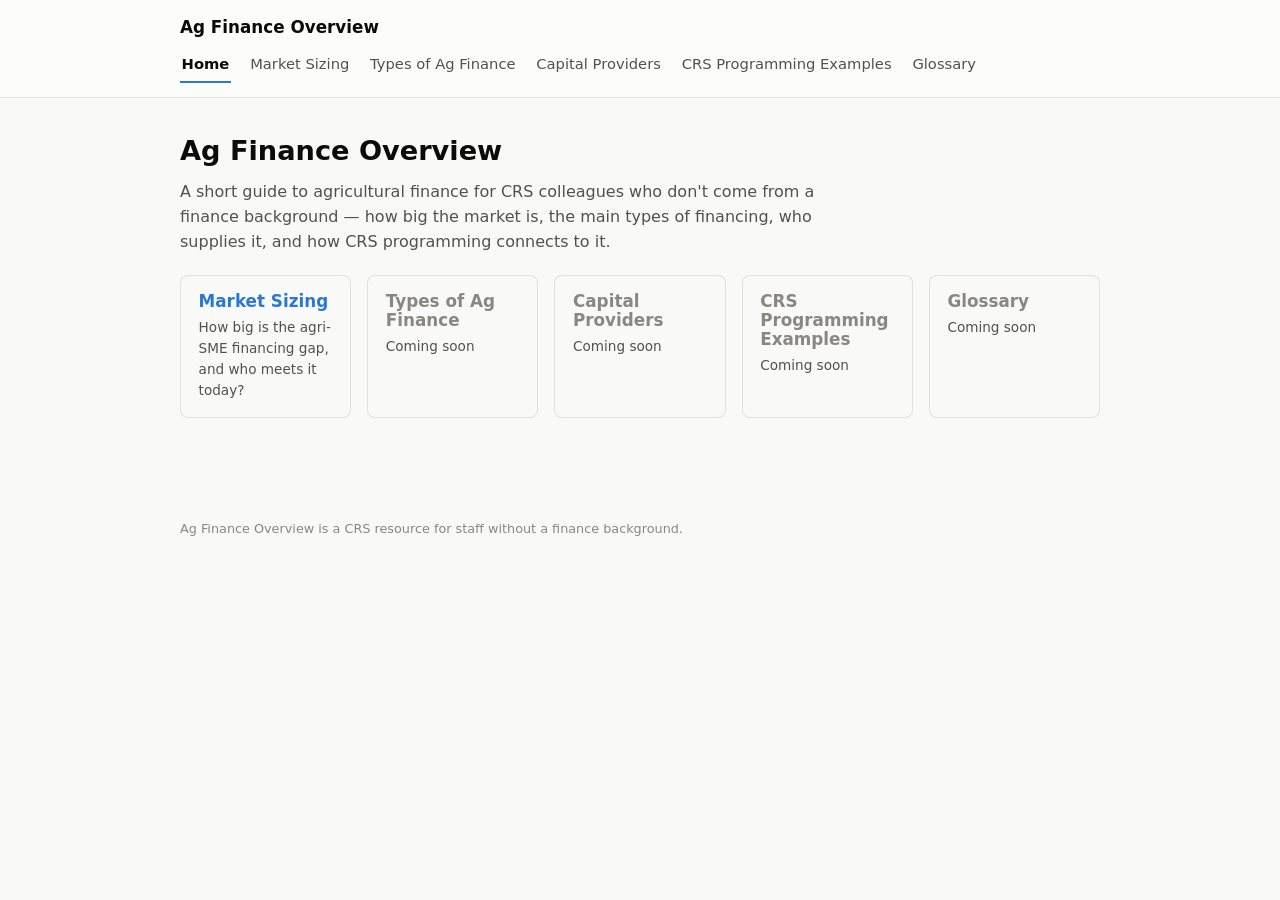
==== index.html @ 948738cf "Add site scaffold and Market Sizing page Set up the multi-page nav structure with placeholders for T" ====
<!doctype html>
<html lang="en">
<head>
<meta charset="utf-8">
<meta name="viewport" content="width=device-width, initial-scale=1">
<title>Ag Finance Overview</title>
<link rel="stylesheet" href="assets/css/style.css">
</head>
<body>

<header class="site-header">
  <div class="site-header__inner">
    <a class="site-title" href="index.html">Ag Finance Overview</a>
    <nav class="site-nav" aria-label="Primary">
      <ul>
        <li><a href="index.html" aria-current="page">Home</a></li>
        <li><a href="market-sizing.html">Market Sizing</a></li>
        <li><a href="types-of-ag-finance.html">Types of Ag Finance</a></li>
        <li><a href="capital-providers.html">Capital Providers</a></li>
        <li><a href="crs-programming-examples.html">CRS Programming Examples</a></li>
        <li><a href="glossary.html">Glossary</a></li>
      </ul>
    </nav>
  </div>
</header>

<main>
  <h1 class="page-title">Ag Finance Overview</h1>
  <p class="page-intro">
    A short guide to agricultural finance for CRS colleagues who don't come
    from a finance background — how big the market is, the main types of
    financing, who supplies it, and how CRS programming connects to it.
  </p>

  <div class="stat-grid">
    <a class="stat-card" href="market-sizing.html" style="text-decoration:none;">
      <span class="stat-value" style="font-size:1.05rem;">Market Sizing</span>
      <span class="stat-label">How big is the agri-SME financing gap, and who meets it today?</span>
    </a>
    <div class="stat-card">
      <span class="stat-value" style="font-size:1.05rem; color:var(--text-muted);">Types of Ag Finance</span>
      <span class="stat-label">Coming soon</span>
    </div>
    <div class="stat-card">
      <span class="stat-value" style="font-size:1.05rem; color:var(--text-muted);">Capital Providers</span>
      <span class="stat-label">Coming soon</span>
    </div>
    <div class="stat-card">
      <span class="stat-value" style="font-size:1.05rem; color:var(--text-muted);">CRS Programming Examples</span>
      <span class="stat-label">Coming soon</span>
    </div>
    <div class="stat-card">
      <span class="stat-value" style="font-size:1.05rem; color:var(--text-muted);">Glossary</span>
      <span class="stat-label">Coming soon</span>
    </div>
  </div>
</main>

<footer class="site-footer">
  <p>Ag Finance Overview is a CRS resource for staff without a finance background.</p>
</footer>

</body>
</html>
---- assets/css/style.css ----
/* ===========================================================
   Ag Finance Overview — shared styles
   Design tokens follow the site's data-viz palette (see /assets/js
   chart files). Roles are defined once here and reused by every
   page and chart so light/dark stay in sync from one place.
   =========================================================== */

:root {
  color-scheme: light;

  /* chrome & ink */
  --page-plane:      #f9f9f7;
  --surface-1:       #fcfcfb;
  --text-primary:    #0b0b0b;
  --text-secondary:  #52514e;
  --text-muted:      #898781;
  --gridline:        #e1e0d9;
  --baseline:        #c3c2b7;
  --border:          rgba(11, 11, 11, 0.10);

  /* categorical data series (fixed order — see marks spec) */
  --series-bank:     #2a78d6; /* slot 1 — blue */
  --series-fund:     #1baf7a; /* slot 2 — aqua */
  --series-gap:      #c3c2b7; /* unmet — neutral, not a data hue */

  /* illustrative-content flag (UI accent, never used as a data series) */
  --illustrative-accent: #eda100;
  --illustrative-wash:   #fdf6e4;

  --radius-sm: 4px;
  --radius-md: 8px;
  --font-sans: system-ui, -apple-system, "Segoe UI", sans-serif;
}

@media (prefers-color-scheme: dark) {
  :root {
    color-scheme: dark;
    --page-plane:      #0d0d0d;
    --surface-1:       #1a1a19;
    --text-primary:    #ffffff;
    --text-secondary:  #c3c2b7;
    --text-muted:      #898781;
    --gridline:        #2c2c2a;
    --baseline:        #383835;
    --border:          rgba(255, 255, 255, 0.10);

    --series-bank:     #3987e5;
    --series-fund:     #199e70;
    --series-gap:      #383835;

    --illustrative-accent: #c98500;
    --illustrative-wash:   #2a2412;
  }
}

* { box-sizing: border-box; }

html, body {
  margin: 0;
  padding: 0;
}

body {
  background: var(--page-plane);
  color: var(--text-primary);
  font-family: var(--font-sans);
  line-height: 1.55;
  -webkit-font-smoothing: antialiased;
}

a { color: var(--series-bank); }
a:hover { text-decoration: none; }

.visually-hidden {
  position: absolute;
  width: 1px; height: 1px;
  overflow: hidden;
  clip: rect(0 0 0 0);
  white-space: nowrap;
}

/* ---------- header / nav ---------- */

.site-header {
  position: sticky;
  top: 0;
  z-index: 10;
  background: var(--surface-1);
  border-bottom: 1px solid var(--border);
}

.site-header__inner {
  max-width: 960px;
  margin: 0 auto;
  padding: 0.9rem 1.25rem;
}

.site-title {
  display: block;
  font-weight: 600;
  font-size: 1.05rem;
  color: var(--text-primary);
  text-decoration: none;
  margin-bottom: 0.5rem;
}

.site-nav ul {
  list-style: none;
  display: flex;
  flex-wrap: wrap;
  gap: 0.25rem 1.1rem;
  margin: 0;
  padding: 0;
}

.site-nav a {
  display: inline-block;
  padding: 0.3rem 0.1rem;
  color: var(--text-secondary);
  text-decoration: none;
  font-size: 0.92rem;
  border-bottom: 2px solid transparent;
}

.site-nav a:hover {
  color: var(--text-primary);
}

.site-nav a[aria-current="page"] {
  color: var(--text-primary);
  font-weight: 600;
  border-bottom-color: var(--series-bank);
}

/* ---------- page layout ---------- */

main {
  max-width: 960px;
  margin: 0 auto;
  padding: 2rem 1.25rem 4rem;
}

.page-title {
  font-size: 1.7rem;
  font-weight: 700;
  margin: 0 0 0.5rem;
}

.page-intro {
  color: var(--text-secondary);
  max-width: 68ch;
  margin: 0 0 1.25rem;
}

.source-line {
  font-size: 0.88rem;
  color: var(--text-muted);
  border-left: 2px solid var(--baseline);
  padding-left: 0.75rem;
  margin: 0 0 2.25rem;
  max-width: 68ch;
}

.source-line a { color: var(--text-secondary); }

.section-heading {
  font-size: 1.15rem;
  font-weight: 700;
  margin: 0 0 1rem;
  display: flex;
  align-items: center;
  gap: 0.6rem;
}

section + section { margin-top: 2.75rem; }

/* ---------- report vs. illustrative section framing ---------- */

.section-report {
  background: var(--surface-1);
  border: 1px solid var(--border);
  border-radius: var(--radius-md);
  padding: 1.5rem;
}

.section-illustrative {
  background: var(--illustrative-wash);
  border: 1px solid var(--border);
  border-left: 4px solid var(--illustrative-accent);
  border-radius: var(--radius-md);
  padding: 1.5rem;
}

.badge-illustrative {
  display: inline-flex;
  align-items: center;
  gap: 0.35rem;
  font-size: 0.7rem;
  font-weight: 700;
  text-transform: uppercase;
  letter-spacing: 0.03em;
  color: var(--text-primary);
  background: color-mix(in srgb, var(--illustrative-accent) 25%, transparent);
  border: 1px solid var(--illustrative-accent);
  border-radius: 999px;
  padding: 0.2rem 0.6rem;
}

.illustrative-note {
  color: var(--text-secondary);
  max-width: 68ch;
  margin: 0 0 1.5rem;
}

/* ---------- stat cards ---------- */

.stat-grid {
  display: grid;
  grid-template-columns: repeat(auto-fit, minmax(150px, 1fr));
  gap: 1rem;
}

.stat-card {
  background: var(--page-plane);
  border: 1px solid var(--border);
  border-radius: var(--radius-md);
  padding: 1rem 1.1rem;
}

.stat-value {
  font-size: 1.6rem;
  font-weight: 600;
  line-height: 1.15;
  display: block;
}

.stat-label {
  display: block;
  margin-top: 0.35rem;
  font-size: 0.85rem;
  color: var(--text-secondary);
}

/* ---------- data tables ---------- */

.data-table-wrap {
  overflow-x: auto;
  margin: 1.25rem 0 1.5rem;
}

table.data-table {
  width: 100%;
  border-collapse: collapse;
  font-size: 0.88rem;
  min-width: 640px;
}

.data-table caption {
  text-align: left;
  font-size: 0.82rem;
  color: var(--text-muted);
  margin-bottom: 0.5rem;
}

.data-table th,
.data-table td {
  text-align: right;
  padding: 0.55rem 0.7rem;
  border-bottom: 1px solid var(--gridline);
  font-variant-numeric: tabular-nums;
  white-space: nowrap;
}

.data-table th:first-child,
.data-table td:first-child {
  text-align: left;
  font-variant-numeric: normal;
  white-space: normal;
}

.data-table thead th {
  color: var(--text-secondary);
  font-weight: 600;
  border-bottom: 1px solid var(--baseline);
}

.data-table tbody tr.total-row td {
  font-weight: 700;
  border-top: 2px solid var(--baseline);
  border-bottom: none;
}

/* ---------- modeling notes (collapsible) ---------- */

.modeling-notes {
  margin-top: 1.5rem;
  border-top: 1px solid var(--border);
  padding-top: 1rem;
}

.modeling-notes summary {
  cursor: pointer;
  font-weight: 600;
  font-size: 0.92rem;
  color: var(--text-secondary);
}

.modeling-notes summary:hover { color: var(--text-primary); }

.modeling-notes ul {
  margin: 0.9rem 0 0;
  padding-left: 1.2rem;
  color: var(--text-secondary);
  font-size: 0.9rem;
}

.modeling-notes li { margin-bottom: 0.6rem; }

/* ---------- chart component (shared by any chart on the site) ---------- */

.chart-card {
  position: relative;
  margin: 1.5rem 0;
}

.chart-svg-wrap {
  position: relative;
  width: 100%;
}

.chart-svg-wrap svg {
  width: 100%;
  height: auto;
  display: block;
  overflow: visible;
}

.chart-axis-label,
.chart-tick-label {
  fill: var(--text-muted);
  font-family: var(--font-sans);
  font-size: 11px;
}

.chart-category-label {
  fill: var(--text-secondary);
  font-family: var(--font-sans);
  font-size: 12px;
}

.chart-value-label {
  fill: var(--text-primary);
  font-family: var(--font-sans);
  font-size: 12px;
  font-weight: 600;
}

.chart-gridline {
  stroke: var(--gridline);
  stroke-width: 1;
}

.chart-baseline {
  stroke: var(--baseline);
  stroke-width: 1;
}

.chart-bar-hit {
  fill: transparent;
  cursor: pointer;
}

.chart-bar-hit:focus-visible {
  outline: 2px solid var(--text-primary);
  outline-offset: 2px;
}

.chart-bar.is-active .chart-seg {
  filter: brightness(1.12);
}

.chart-tooltip .tt-title {
  font-weight: 700;
  margin-bottom: 0.35rem;
}

.chart-tooltip .tt-total {
  font-weight: 400;
  opacity: 0.8;
}

.chart-tooltip .tt-row {
  display: flex;
  align-items: center;
  gap: 0.4rem;
  white-space: nowrap;
}

.chart-tooltip .tt-row + .tt-row { margin-top: 0.2rem; }

.chart-tooltip .tt-key {
  width: 10px;
  height: 3px;
  border-radius: 1.5px;
  flex: none;
}

.chart-tooltip .tt-row strong {
  margin-left: auto;
  padding-left: 0.6rem;
}

.chart-legend {
  display: flex;
  flex-wrap: wrap;
  gap: 0.5rem 1.25rem;
  margin: 0.75rem 0 0.25rem;
  font-size: 0.85rem;
  color: var(--text-secondary);
}

.chart-legend__item {
  display: inline-flex;
  align-items: center;
  gap: 0.45rem;
}

.chart-legend__swatch {
  width: 10px;
  height: 10px;
  border-radius: 2px;
  display: inline-block;
  flex: none;
}

.chart-tooltip {
  position: absolute;
  pointer-events: none;
  z-index: 20;
  background: var(--text-primary);
  color: var(--surface-1);
  font-size: 0.8rem;
  padding: 0.4rem 0.6rem;
  border-radius: var(--radius-sm);
  transform: translate(-50%, calc(-100% - 8px));
  white-space: nowrap;
  opacity: 0;
  transition: opacity 0.1s ease;
}

.chart-tooltip.is-visible {
  opacity: 1;
}

/* ---------- placeholder pages ---------- */

.placeholder-note {
  background: var(--surface-1);
  border: 1px dashed var(--baseline);
  border-radius: var(--radius-md);
  padding: 1.5rem;
  color: var(--text-secondary);
}

/* ---------- footer ---------- */

.site-footer {
  max-width: 960px;
  margin: 0 auto;
  padding: 1.5rem 1.25rem 3rem;
  color: var(--text-muted);
  font-size: 0.8rem;
}
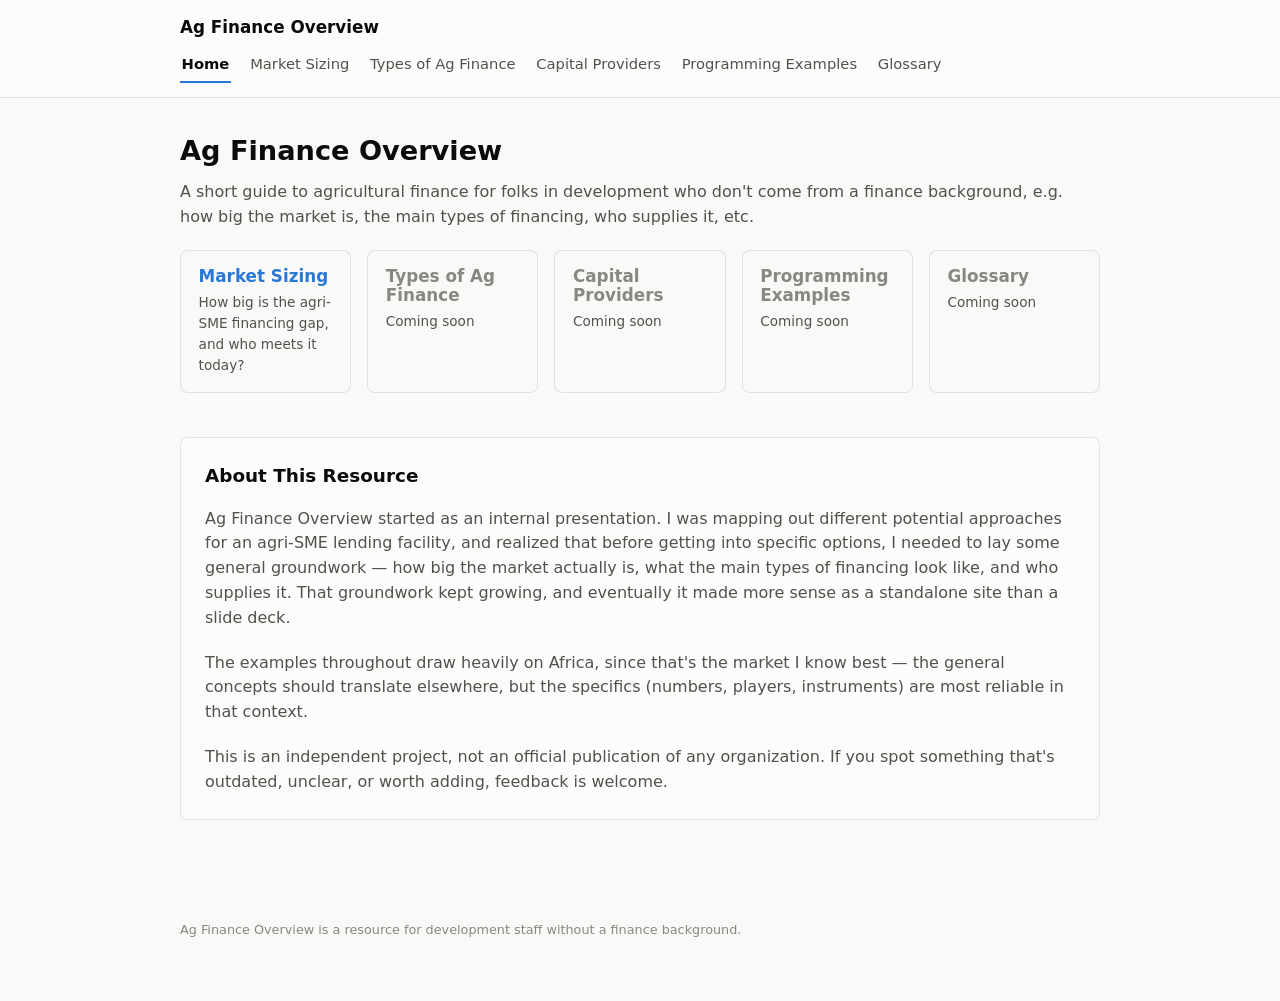
==== commit f213851e: "Fix chart proportions, add SME-count line and composition donut, genericize site copy - Market Sizin" ====
--- a/index.html
+++ b/index.html
@@ -17,7 +17,7 @@
         <li><a href="market-sizing.html">Market Sizing</a></li>
         <li><a href="types-of-ag-finance.html">Types of Ag Finance</a></li>
         <li><a href="capital-providers.html">Capital Providers</a></li>
-        <li><a href="crs-programming-examples.html">CRS Programming Examples</a></li>
+        <li><a href="programming-examples.html">Programming Examples</a></li>
         <li><a href="glossary.html">Glossary</a></li>
       </ul>
     </nav>
@@ -27,9 +27,9 @@
 <main>
   <h1 class="page-title">Ag Finance Overview</h1>
   <p class="page-intro">
-    A short guide to agricultural finance for CRS colleagues who don't come
-    from a finance background — how big the market is, the main types of
-    financing, who supplies it, and how CRS programming connects to it.
+    A short guide to agricultural finance for folks in development who don't
+    come from a finance background, e.g. how big the market is, the main
+    types of financing, who supplies it, etc.
   </p>
 
   <div class="stat-grid">
@@ -46,7 +46,7 @@
       <span class="stat-label">Coming soon</span>
     </div>
     <div class="stat-card">
-      <span class="stat-value" style="font-size:1.05rem; color:var(--text-muted);">CRS Programming Examples</span>
+      <span class="stat-value" style="font-size:1.05rem; color:var(--text-muted);">Programming Examples</span>
       <span class="stat-label">Coming soon</span>
     </div>
     <div class="stat-card">
@@ -54,10 +54,34 @@
       <span class="stat-label">Coming soon</span>
     </div>
   </div>
+
+  <section class="section-report" style="margin-top:2.75rem;">
+    <h2 class="section-heading">About This Resource</h2>
+    <p class="page-intro">
+      Ag Finance Overview started as an internal presentation. I was mapping
+      out different potential approaches for an agri-SME lending facility,
+      and realized that before getting into specific options, I needed to
+      lay some general groundwork — how big the market actually is, what the
+      main types of financing look like, and who supplies it. That
+      groundwork kept growing, and eventually it made more sense as a
+      standalone site than a slide deck.
+    </p>
+    <p class="page-intro">
+      The examples throughout draw heavily on Africa, since that's the
+      market I know best — the general concepts should translate elsewhere,
+      but the specifics (numbers, players, instruments) are most reliable in
+      that context.
+    </p>
+    <p class="page-intro" style="margin-bottom:0;">
+      This is an independent project, not an official publication of any
+      organization. If you spot something that's outdated, unclear, or worth
+      adding, feedback is welcome.
+    </p>
+  </section>
 </main>
 
 <footer class="site-footer">
-  <p>Ag Finance Overview is a CRS resource for staff without a finance background.</p>
+  <p>Ag Finance Overview is a resource for development staff without a finance background.</p>
 </footer>
 
 </body>
--- a/assets/css/style.css
+++ b/assets/css/style.css
@@ -22,6 +22,7 @@
   --series-bank:     #2a78d6; /* slot 1 — blue */
   --series-fund:     #1baf7a; /* slot 2 — aqua */
   --series-gap:      #c3c2b7; /* unmet — neutral, not a data hue */
+  --series-count:    #4a3aa7; /* slot 5 — violet, used for the SME-count line */
 
   /* illustrative-content flag (UI accent, never used as a data series) */
   --illustrative-accent: #eda100;
@@ -47,6 +48,7 @@
     --series-bank:     #3987e5;
     --series-fund:     #199e70;
     --series-gap:      #383835;
+    --series-count:    #9085e9;
 
     --illustrative-accent: #c98500;
     --illustrative-wash:   #2a2412;
@@ -148,7 +150,6 @@
 
 .page-intro {
   color: var(--text-secondary);
-  max-width: 68ch;
   margin: 0 0 1.25rem;
 }
 
@@ -208,7 +209,6 @@
 
 .illustrative-note {
   color: var(--text-secondary);
-  max-width: 68ch;
   margin: 0 0 1.5rem;
 }
 
@@ -284,6 +284,10 @@
   border-bottom: 1px solid var(--baseline);
 }
 
+.data-table thead th.supply-group-header {
+  text-align: center;
+}
+
 .data-table tbody tr.total-row td {
   font-weight: 700;
   border-top: 2px solid var(--baseline);
@@ -419,6 +423,32 @@
   color: var(--text-secondary);
 }
 
+.chart-legend--column {
+  flex-direction: column;
+  gap: 0.6rem;
+}
+
+.chart-legend--column .chart-legend__item strong {
+  color: var(--text-primary);
+  margin-left: 0.4rem;
+}
+
+.composition-row {
+  display: flex;
+  flex-wrap: wrap;
+  align-items: center;
+  gap: 2rem;
+  margin: 1.25rem 0 1.5rem;
+}
+
+.composition-row .chart-svg-wrap {
+  flex: 0 1 260px;
+}
+
+.composition-row .chart-legend {
+  margin: 0;
+}
+
 .chart-legend__item {
   display: inline-flex;
   align-items: center;
@@ -431,6 +461,19 @@
   border-radius: 2px;
   display: inline-block;
   flex: none;
+}
+
+.chart-legend__swatch--line {
+  width: 14px;
+  height: 3px;
+  border-radius: 1.5px;
+}
+
+.chart-title {
+  font-size: 0.95rem;
+  font-weight: 600;
+  color: var(--text-primary);
+  margin: 0 0 0.75rem;
 }
 
 .chart-tooltip {
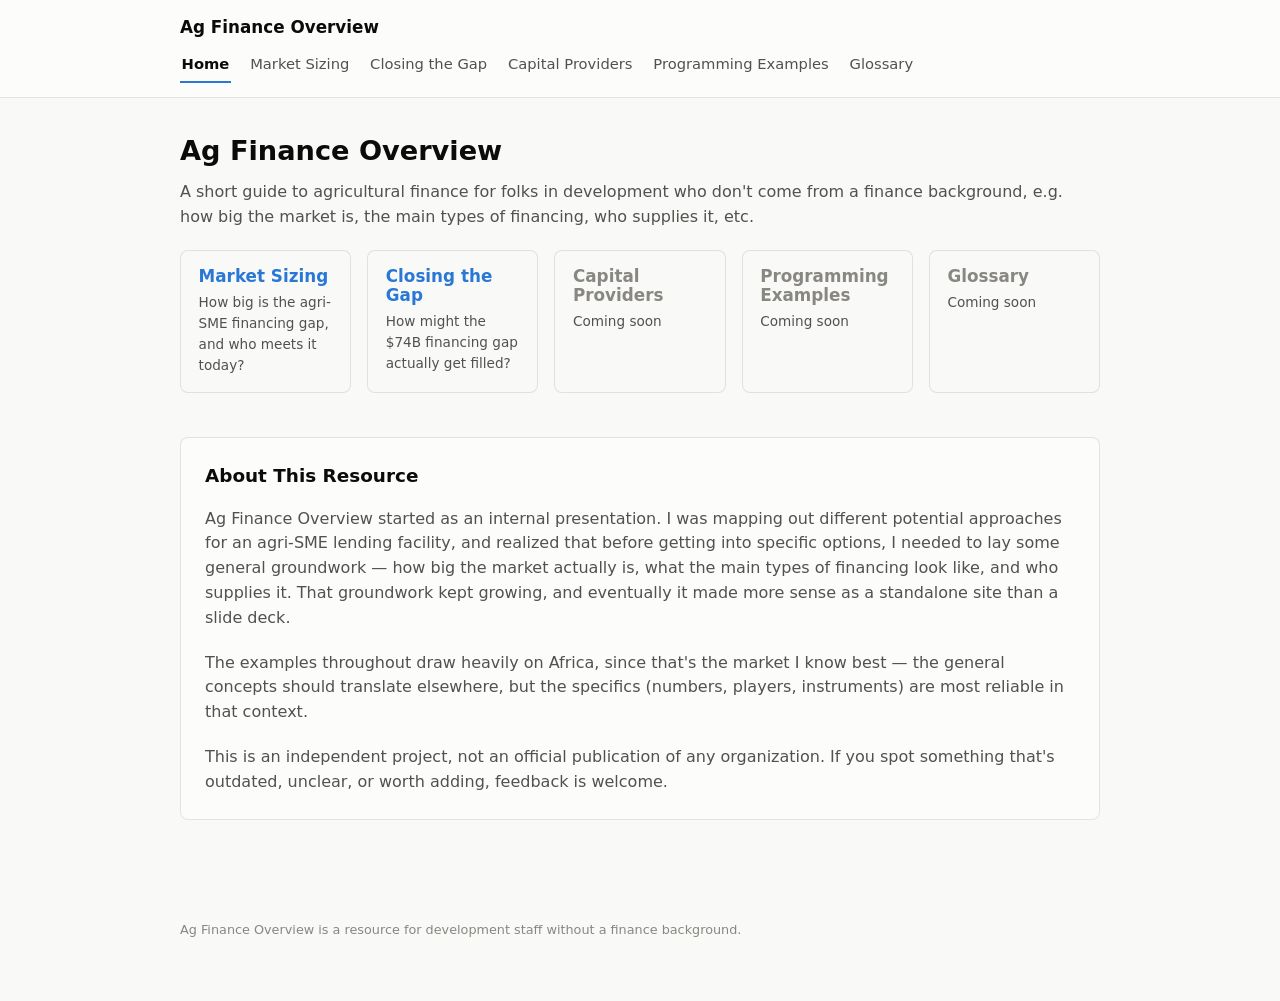
==== commit 5f114c85: "Add Closing the Gap page: illustrative demand/supply financing framework Builds out types-of-ag-fina" ====
--- a/index.html
+++ b/index.html
@@ -15,7 +15,7 @@
       <ul>
         <li><a href="index.html" aria-current="page">Home</a></li>
         <li><a href="market-sizing.html">Market Sizing</a></li>
-        <li><a href="types-of-ag-finance.html">Types of Ag Finance</a></li>
+        <li><a href="types-of-ag-finance.html">Closing the Gap</a></li>
         <li><a href="capital-providers.html">Capital Providers</a></li>
         <li><a href="programming-examples.html">Programming Examples</a></li>
         <li><a href="glossary.html">Glossary</a></li>
@@ -37,10 +37,10 @@
       <span class="stat-value" style="font-size:1.05rem;">Market Sizing</span>
       <span class="stat-label">How big is the agri-SME financing gap, and who meets it today?</span>
     </a>
-    <div class="stat-card">
-      <span class="stat-value" style="font-size:1.05rem; color:var(--text-muted);">Types of Ag Finance</span>
-      <span class="stat-label">Coming soon</span>
-    </div>
+    <a class="stat-card" href="types-of-ag-finance.html" style="text-decoration:none;">
+      <span class="stat-value" style="font-size:1.05rem;">Closing the Gap</span>
+      <span class="stat-label">How might the $74B financing gap actually get filled?</span>
+    </a>
     <div class="stat-card">
       <span class="stat-value" style="font-size:1.05rem; color:var(--text-muted);">Capital Providers</span>
       <span class="stat-label">Coming soon</span>
--- a/assets/css/style.css
+++ b/assets/css/style.css
@@ -23,10 +23,19 @@
   --series-fund:     #1baf7a; /* slot 2 — aqua */
   --series-gap:      #c3c2b7; /* unmet — neutral, not a data hue */
   --series-count:    #4a3aa7; /* slot 5 — violet, used for the SME-count line */
+  --series-green:    #008300; /* slot — green, Closing the Gap diagram */
+  --series-magenta:  #e87ba4; /* slot — magenta, Closing the Gap diagram */
+  --series-orange:   #eb6834; /* slot — orange, Closing the Gap diagram */
+  --series-red:      #e34948; /* slot — red, Closing the Gap diagram */
 
   /* illustrative-content flag (UI accent, never used as a data series) */
   --illustrative-accent: #eda100;
   --illustrative-wash:   #fdf6e4;
+
+  /* personal-opinion flag (first-person callouts — distinct from the
+     illustrative flag above; never used as a data series either) */
+  --opinion-accent: #4a3aa7;
+  --opinion-wash:   #f1eefb;
 
   --radius-sm: 4px;
   --radius-md: 8px;
@@ -49,9 +58,16 @@
     --series-fund:     #199e70;
     --series-gap:      #383835;
     --series-count:    #9085e9;
+    --series-green:    #008300;
+    --series-magenta:  #d55181;
+    --series-orange:   #d95926;
+    --series-red:      #e66767;
 
     --illustrative-accent: #c98500;
     --illustrative-wash:   #2a2412;
+
+    --opinion-accent: #9085e9;
+    --opinion-wash:   #1e1a2e;
   }
 }
 
@@ -159,7 +175,6 @@
   border-left: 2px solid var(--baseline);
   padding-left: 0.75rem;
   margin: 0 0 2.25rem;
-  max-width: 68ch;
 }
 
 .source-line a { color: var(--text-secondary); }
@@ -284,8 +299,27 @@
   border-bottom: 1px solid var(--baseline);
 }
 
-.data-table thead th.supply-group-header {
+.data-table thead th.group-header {
   text-align: center;
+  position: relative;
+  border-bottom: none;
+}
+
+.data-table thead th.group-header::after {
+  content: "";
+  position: absolute;
+  left: 0;
+  right: 0;
+  bottom: 0;
+  border-bottom: 1px solid var(--baseline);
+}
+
+.data-table thead th.group-header--demand::after {
+  right: 14px;
+}
+
+.data-table thead th.group-header--supply::after {
+  left: 14px;
 }
 
 .data-table tbody tr.total-row td {
@@ -344,6 +378,11 @@
   fill: var(--text-muted);
   font-family: var(--font-sans);
   font-size: 11px;
+}
+
+.chart-axis-label {
+  font-weight: 600;
+  letter-spacing: 0.01em;
 }
 
 .chart-category-label {
@@ -437,6 +476,7 @@
   display: flex;
   flex-wrap: wrap;
   align-items: center;
+  justify-content: center;
   gap: 2rem;
   margin: 1.25rem 0 1.5rem;
 }
@@ -474,6 +514,12 @@
   font-weight: 600;
   color: var(--text-primary);
   margin: 0 0 0.75rem;
+}
+
+.section-transition {
+  color: var(--text-secondary);
+  font-style: italic;
+  margin: 0 0 1rem;
 }
 
 .chart-tooltip {
@@ -505,6 +551,172 @@
   color: var(--text-secondary);
 }
 
+/* ---------- callouts ---------- */
+
+/* Neutral / explanatory aside — not a critique, no attribution needed. */
+.callout-note {
+  margin: 1.5rem 0;
+  padding: 1rem 1.25rem;
+  background: var(--surface-1);
+  border: 1px solid var(--border);
+  border-left: 3px solid var(--baseline);
+  border-radius: var(--radius-md);
+  color: var(--text-secondary);
+  font-size: 0.95rem;
+}
+
+.callout-note p { margin: 0; }
+.callout-note p + p { margin-top: 0.75rem; }
+
+/* Personal, first-person opinion — must read as one person's view, never
+   attributed to CRS or any employer. Visually distinct from both the
+   neutral callout above and the illustrative-modeling wash it may sit
+   inside, so the "this is not an institutional claim" distinction is
+   never in doubt. */
+.callout-opinion {
+  margin: 1.5rem 0;
+  padding: 1.1rem 1.25rem;
+  background: var(--opinion-wash);
+  border: 1px solid var(--border);
+  border-left: 3px solid var(--opinion-accent);
+  border-radius: var(--radius-md);
+  color: var(--text-primary);
+}
+
+.callout-opinion__label {
+  display: inline-flex;
+  align-items: center;
+  gap: 0.35rem;
+  font-size: 0.7rem;
+  font-weight: 700;
+  text-transform: uppercase;
+  letter-spacing: 0.03em;
+  color: var(--text-primary);
+  background: color-mix(in srgb, var(--opinion-accent) 25%, transparent);
+  border: 1px solid var(--opinion-accent);
+  border-radius: 999px;
+  padding: 0.2rem 0.6rem;
+  margin-bottom: 0.6rem;
+}
+
+.callout-opinion p { margin: 0; font-size: 0.95rem; }
+.callout-opinion p + p { margin-top: 0.75rem; }
+
+/* ---------- level / stacked-bar diagrams (Closing the Gap) ---------- */
+
+.level-diagram {
+  position: relative;
+  margin: 1.5rem 0 1.25rem;
+}
+
+.level-diagram--recap {
+  margin-top: 1.75rem;
+}
+
+.level-diagram .chart-svg-wrap {
+  width: 100%;
+}
+
+.level-row-label {
+  fill: var(--text-secondary);
+  font-family: var(--font-sans);
+  font-size: 12px;
+  font-weight: 600;
+}
+
+.level-seg-label {
+  fill: var(--text-primary);
+  font-family: var(--font-sans);
+  font-size: 11px;
+}
+
+.level-seg-pct {
+  fill: var(--text-secondary);
+  font-family: var(--font-sans);
+  font-size: 10px;
+}
+
+.level-guide {
+  stroke: var(--text-muted);
+  stroke-width: 1.25;
+  stroke-dasharray: 4 3;
+}
+
+.level-guide-label {
+  fill: var(--text-muted);
+  font-family: var(--font-sans);
+  font-size: 10px;
+  font-weight: 600;
+  letter-spacing: 0.01em;
+}
+
+.level-seg-hit {
+  fill: transparent;
+  cursor: pointer;
+}
+
+.level-seg-hit:focus-visible {
+  outline: 2px solid var(--text-primary);
+  outline-offset: 1px;
+}
+
+/* ---------- sliders (session-only "explore further" controls) ---------- */
+
+.tacg-controls {
+  display: flex;
+  flex-direction: column;
+  gap: 0.9rem;
+  background: var(--surface-1);
+  border: 1px solid var(--border);
+  border-radius: var(--radius-md);
+  padding: 1rem 1.25rem;
+  margin: 1.25rem 0 1.5rem;
+}
+
+.tacg-slider-row {
+  display: flex;
+  flex-direction: column;
+  gap: 0.4rem;
+}
+
+.tacg-slider-row__head {
+  display: flex;
+  justify-content: space-between;
+  align-items: baseline;
+  font-size: 0.85rem;
+  color: var(--text-secondary);
+}
+
+.tacg-slider-row__head strong {
+  color: var(--text-primary);
+  font-variant-numeric: tabular-nums;
+}
+
+.tacg-slider-row input[type="range"] {
+  width: 100%;
+  accent-color: var(--series-bank);
+}
+
+/* ---------- further reading ---------- */
+
+.further-reading {
+  margin-top: 2.75rem;
+  padding-top: 1.5rem;
+  border-top: 1px solid var(--border);
+}
+
+.further-reading h2 {
+  font-size: 1rem;
+  font-weight: 700;
+  margin: 0 0 0.75rem;
+}
+
+.further-reading p {
+  color: var(--text-secondary);
+  font-size: 0.92rem;
+  margin: 0;
+}
+
 /* ---------- footer ---------- */
 
 .site-footer {
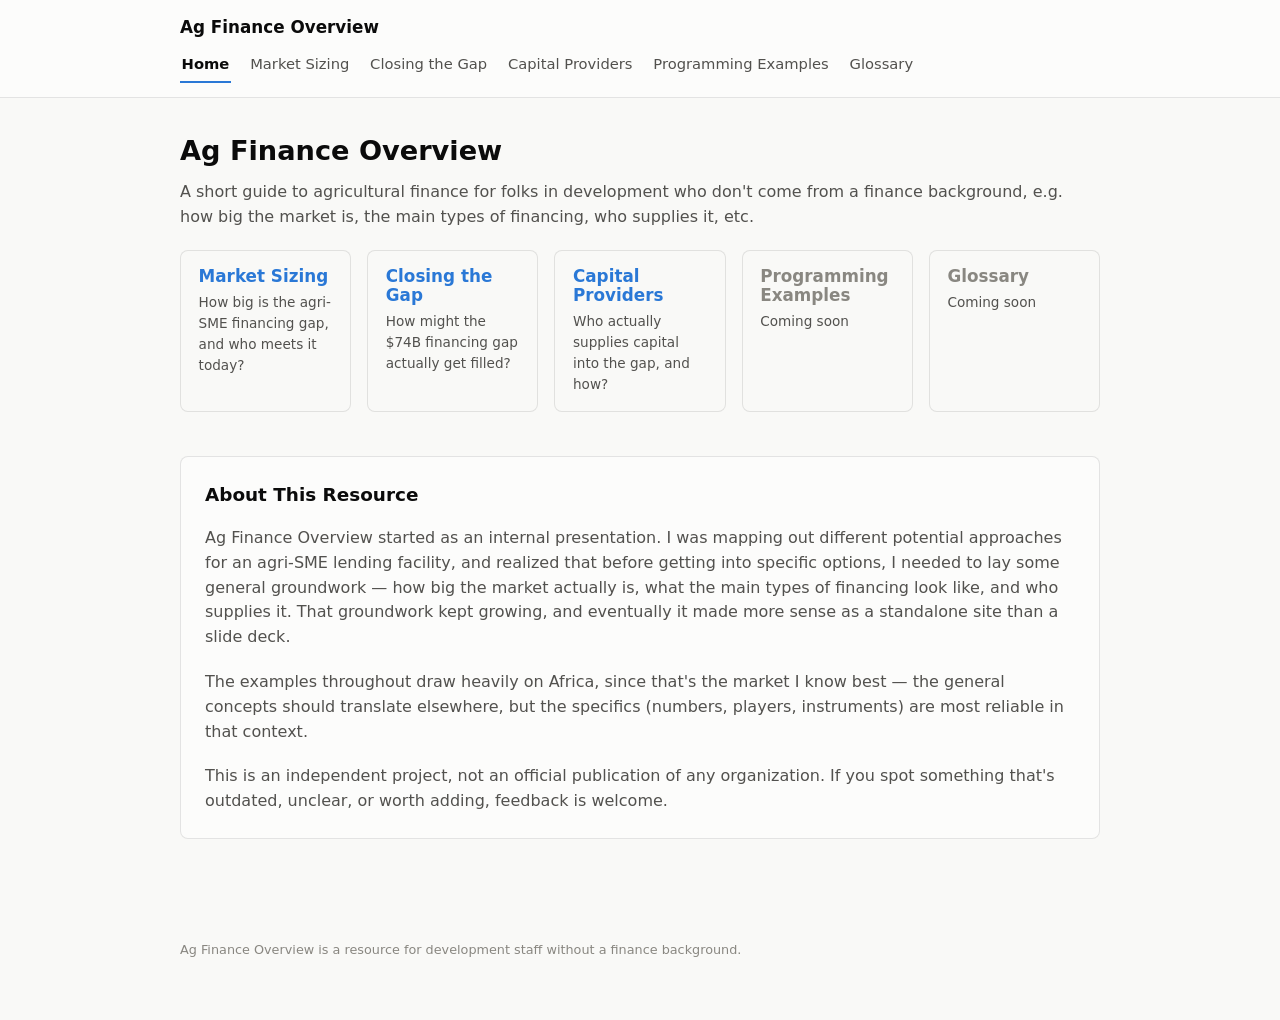
==== commit f78ff199: "Add Capital Providers page (first pass, static tree + archetypes) Recaps the $74B gap via 3 stat car" ====
--- a/index.html
+++ b/index.html
@@ -41,10 +41,10 @@
       <span class="stat-value" style="font-size:1.05rem;">Closing the Gap</span>
       <span class="stat-label">How might the $74B financing gap actually get filled?</span>
     </a>
-    <div class="stat-card">
-      <span class="stat-value" style="font-size:1.05rem; color:var(--text-muted);">Capital Providers</span>
-      <span class="stat-label">Coming soon</span>
-    </div>
+    <a class="stat-card" href="capital-providers.html" style="text-decoration:none;">
+      <span class="stat-value" style="font-size:1.05rem;">Capital Providers</span>
+      <span class="stat-label">Who actually supplies capital into the gap, and how?</span>
+    </a>
     <div class="stat-card">
       <span class="stat-value" style="font-size:1.05rem; color:var(--text-muted);">Programming Examples</span>
       <span class="stat-label">Coming soon</span>
--- a/assets/css/style.css
+++ b/assets/css/style.css
@@ -514,6 +514,67 @@
   font-weight: 600;
   color: var(--text-primary);
   margin: 0 0 0.75rem;
+}
+
+.tacg-toggle-panel {
+  background: var(--surface-1);
+  border: 1px solid var(--border);
+  border-radius: var(--radius-md);
+  padding: 1rem 1.25rem;
+  margin: 1.25rem 0 1.5rem;
+}
+
+.tacg-toggle-panel__label {
+  margin: 0 0 0.7rem;
+  font-size: 0.85rem;
+  color: var(--text-secondary);
+}
+
+.tacg-toggle-actions {
+  display: flex;
+  flex-wrap: wrap;
+  gap: 0.5rem;
+  margin: 0 0 0.7rem;
+  padding-bottom: 0.7rem;
+  border-bottom: 1px dashed var(--border);
+}
+
+.tacg-toggle--action {
+  border-style: dashed;
+  color: var(--text-secondary);
+}
+
+.tacg-toggle-group {
+  display: flex;
+  flex-wrap: wrap;
+  gap: 0.5rem;
+}
+
+.tacg-toggle {
+  font-family: var(--font-sans);
+  font-size: 0.82rem;
+  font-weight: 600;
+  padding: 0.35rem 0.85rem;
+  border-radius: 999px;
+  border: 1px solid var(--border);
+  background: var(--page-plane);
+  color: var(--text-secondary);
+  cursor: pointer;
+}
+
+.tacg-toggle:hover { color: var(--text-primary); }
+
+.tacg-toggle[aria-pressed="true"] {
+  background: color-mix(in srgb, var(--series-bank) 16%, transparent);
+  border-color: var(--series-bank);
+  color: var(--text-primary);
+}
+
+.level-diagram-empty {
+  color: var(--text-muted);
+  font-size: 0.88rem;
+  font-style: italic;
+  margin: 0.5rem 0 0;
 }
 
 .section-transition {
@@ -609,19 +670,8 @@
   margin: 1.5rem 0 1.25rem;
 }
 
-.level-diagram--recap {
-  margin-top: 1.75rem;
-}
-
 .level-diagram .chart-svg-wrap {
   width: 100%;
-}
-
-.level-row-label {
-  fill: var(--text-secondary);
-  font-family: var(--font-sans);
-  font-size: 12px;
-  font-weight: 600;
 }
 
 .level-seg-label {
@@ -655,14 +705,59 @@
   cursor: pointer;
 }
 
+/* Leader-line label for an active segment too narrow to hold its own
+   in-bar text -- a short tick out to a label placed in the row gap,
+   instead of just hiding the label (that suppression is reserved for
+   muted/inactive context segments only). */
+.level-leader-line {
+  stroke: var(--text-secondary);
+  stroke-width: 1;
+}
+
+.level-leader-label {
+  fill: var(--text-primary);
+  font-family: var(--font-sans);
+  font-size: 10px;
+  font-weight: 600;
+}
+
 .level-seg-hit:focus-visible {
   outline: 2px solid var(--text-primary);
   outline-offset: 1px;
 }
 
-/* ---------- sliders (session-only "explore further" controls) ---------- */
-
-.tacg-controls {
+/* Muted context segments: dashed outline, no fill -- either a different
+   scope than what the row subdivides, or a segment that already got its
+   full presentation in an earlier row. */
+.level-seg-muted {
+  fill: none;
+  stroke: var(--text-muted);
+  stroke-width: 1.25;
+  stroke-dasharray: 4 3;
+}
+
+/* ---------- draggable dividers (session-only "explore further" controls) ---------- */
+
+.tacg-divider-grip {
+  fill: var(--surface-1);
+  stroke: var(--text-secondary);
+  stroke-width: 1.25;
+  pointer-events: none;
+}
+
+.tacg-divider-hit {
+  fill: transparent;
+  cursor: ew-resize;
+}
+
+.tacg-divider-hit:focus-visible {
+  outline: 2px solid var(--text-primary);
+  outline-offset: 1px;
+}
+
+/* ---------- market sizing demand controls (avg-size sliders) ---------- */
+
+.ms-controls {
   display: flex;
   flex-direction: column;
   gap: 0.9rem;
@@ -673,13 +768,13 @@
   margin: 1.25rem 0 1.5rem;
 }
 
-.tacg-slider-row {
+.ms-slider-row {
   display: flex;
   flex-direction: column;
   gap: 0.4rem;
 }
 
-.tacg-slider-row__head {
+.ms-slider-row__head {
   display: flex;
   justify-content: space-between;
   align-items: baseline;
@@ -687,12 +782,12 @@
   color: var(--text-secondary);
 }
 
-.tacg-slider-row__head strong {
+.ms-slider-row__head strong {
   color: var(--text-primary);
   font-variant-numeric: tabular-nums;
 }
 
-.tacg-slider-row input[type="range"] {
+.ms-slider-row input[type="range"] {
   width: 100%;
   accent-color: var(--series-bank);
 }
@@ -715,6 +810,98 @@
   color: var(--text-secondary);
   font-size: 0.92rem;
   margin: 0;
+}
+
+/* ---------- capital providers: box/branch tree (not proportional --
+   deliberately plain nested boxes, distinct from the Closing the Gap
+   stacked-bar diagrams) ---------- */
+
+.cp-tree {
+  margin: 1.25rem 0 2rem;
+}
+
+.cp-tree .cp-node--root {
+  font-weight: 700;
+  font-size: 1rem;
+  padding: 0.15rem 0 0.5rem;
+}
+
+.cp-branch {
+  list-style: none;
+  margin: 0;
+  padding: 0 0 0 1.1rem;
+  border-left: 1px solid var(--border);
+}
+
+.cp-branch > li {
+  position: relative;
+  padding: 0.3rem 0 0.3rem 1rem;
+}
+
+.cp-branch > li::before {
+  content: "";
+  position: absolute;
+  left: 0;
+  top: 1.05rem;
+  width: 0.9rem;
+  border-top: 1px solid var(--border);
+}
+
+.cp-node--branch {
+  font-weight: 600;
+  font-size: 0.92rem;
+  color: var(--text-primary);
+  padding: 0.2rem 0;
+}
+
+.cp-node__note {
+  font-size: 0.78rem;
+  font-weight: 400;
+  color: var(--text-muted);
+  margin-left: 0.35rem;
+}
+
+.cp-node--leaf {
+  background: var(--surface-1);
+  border: 1px solid var(--border);
+  border-radius: var(--radius-md);
+  padding: 0.7rem 1rem;
+  margin: 0.35rem 0 0.6rem;
+}
+
+.cp-node__label {
+  font-weight: 600;
+  font-size: 0.92rem;
+  color: var(--text-primary);
+}
+
+.cp-archetype {
+  margin-top: 0.6rem;
+  padding-top: 0.6rem;
+  border-top: 1px solid var(--border);
+}
+
+.cp-archetype__org {
+  font-weight: 600;
+  font-size: 0.88rem;
+  color: var(--text-primary);
+}
+
+.cp-archetype__desc {
+  margin: 0.25rem 0 0;
+  font-size: 0.85rem;
+  color: var(--text-secondary);
+}
+
+.cp-archetype__xref {
+  margin: 0.4rem 0 0;
+  font-size: 0.78rem;
+  font-style: italic;
+  color: var(--text-muted);
+}
+
+.cp-archetype__xref a {
+  color: var(--text-muted);
 }
 
 /* ---------- footer ---------- */
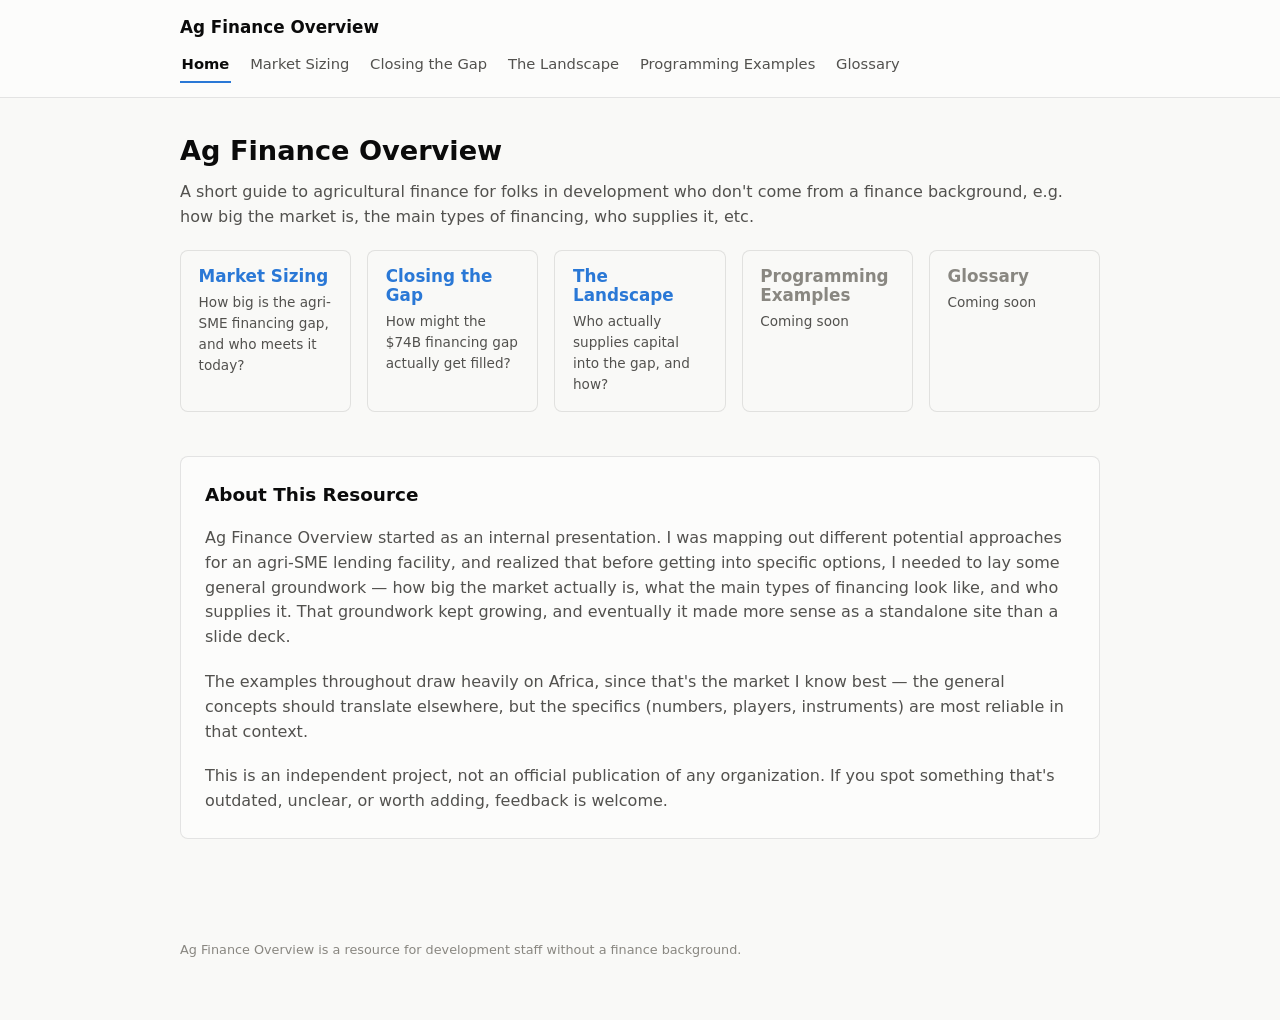
==== commit 0766a505: "Rename Capital Providers -> The Landscape (nav, title, H1) URL/filename stays capital-providers.html" ====
--- a/index.html
+++ b/index.html
@@ -16,7 +16,7 @@
         <li><a href="index.html" aria-current="page">Home</a></li>
         <li><a href="market-sizing.html">Market Sizing</a></li>
         <li><a href="types-of-ag-finance.html">Closing the Gap</a></li>
-        <li><a href="capital-providers.html">Capital Providers</a></li>
+        <li><a href="capital-providers.html">The Landscape</a></li>
         <li><a href="programming-examples.html">Programming Examples</a></li>
         <li><a href="glossary.html">Glossary</a></li>
       </ul>
@@ -42,7 +42,7 @@
       <span class="stat-label">How might the $74B financing gap actually get filled?</span>
     </a>
     <a class="stat-card" href="capital-providers.html" style="text-decoration:none;">
-      <span class="stat-value" style="font-size:1.05rem;">Capital Providers</span>
+      <span class="stat-value" style="font-size:1.05rem;">The Landscape</span>
       <span class="stat-label">Who actually supplies capital into the gap, and how?</span>
     </a>
     <div class="stat-card">
--- a/assets/css/style.css
+++ b/assets/css/style.css
@@ -867,6 +867,7 @@
   border-radius: var(--radius-md);
   padding: 0.7rem 1rem;
   margin: 0.35rem 0 0.6rem;
+  transition: border-color 0.3s ease, box-shadow 0.3s ease;
 }
 
 .cp-node__label {
@@ -902,6 +903,150 @@
 
 .cp-archetype__xref a {
   color: var(--text-muted);
+}
+
+/* ---------- capital providers: guided quiz ---------- */
+
+.cp-quiz-section {
+  margin-top: 2.75rem;
+}
+
+.cp-quiz {
+  background: var(--surface-1);
+  border: 1px solid var(--border);
+  border-radius: var(--radius-md);
+  padding: 1.25rem 1.5rem;
+}
+
+.cp-quiz__breadcrumb {
+  font-size: 0.8rem;
+  color: var(--text-muted);
+  margin: 0 0 0.75rem;
+}
+
+.cp-quiz__copy {
+  color: var(--text-secondary);
+  margin: 0 0 1.1rem;
+}
+
+.cp-quiz__question {
+  font-size: 1.05rem;
+  font-weight: 700;
+  color: var(--text-primary);
+  margin: 0 0 1rem;
+}
+
+.cp-quiz__options {
+  display: flex;
+  flex-direction: column;
+  gap: 0.6rem;
+  margin: 0 0 1rem;
+}
+
+.cp-quiz__option {
+  display: block;
+  width: 100%;
+  text-align: left;
+  font-family: var(--font-sans);
+  background: var(--page-plane);
+  border: 1px solid var(--border);
+  border-radius: var(--radius-md);
+  padding: 0.7rem 1rem;
+  cursor: pointer;
+  color: var(--text-primary);
+}
+
+.cp-quiz__option:hover {
+  border-color: var(--series-bank);
+}
+
+.cp-quiz__option:focus-visible {
+  outline: 2px solid var(--text-primary);
+  outline-offset: 1px;
+}
+
+.cp-quiz__option-label {
+  font-weight: 600;
+  font-size: 0.95rem;
+}
+
+.cp-quiz__option-sub {
+  display: block;
+  margin-top: 0.2rem;
+  font-size: 0.82rem;
+  color: var(--text-secondary);
+}
+
+.cp-quiz-btn {
+  font-family: var(--font-sans);
+  font-size: 0.88rem;
+  font-weight: 600;
+  padding: 0.5rem 1.1rem;
+  border-radius: 999px;
+  border: 1px solid var(--border);
+  background: var(--page-plane);
+  color: var(--text-secondary);
+  cursor: pointer;
+}
+
+.cp-quiz-btn:hover {
+  color: var(--text-primary);
+}
+
+.cp-quiz-btn:focus-visible {
+  outline: 2px solid var(--text-primary);
+  outline-offset: 1px;
+}
+
+.cp-quiz-btn--primary {
+  background: color-mix(in srgb, var(--series-bank) 16%, transparent);
+  border-color: var(--series-bank);
+  color: var(--text-primary);
+}
+
+.cp-quiz__actions {
+  display: flex;
+  flex-wrap: wrap;
+  gap: 0.6rem;
+  margin-top: 1.1rem;
+}
+
+.cp-quiz__restart {
+  display: inline-block;
+  margin-top: 0.25rem;
+  font-size: 0.82rem;
+  color: var(--text-muted);
+  background: none;
+  border: none;
+  padding: 0;
+  cursor: pointer;
+  text-decoration: underline;
+  font-family: var(--font-sans);
+}
+
+.cp-quiz__restart:hover {
+  color: var(--text-primary);
+}
+
+.cp-quiz__landing-cards > .cp-archetype {
+  margin-top: 0;
+  padding-top: 0;
+  border-top: none;
+}
+
+.cp-quiz__landing-cards > .cp-archetype + .cp-archetype {
+  margin-top: 0.9rem;
+  padding-top: 0.9rem;
+  border-top: 1px solid var(--border);
+}
+
+/* Transient highlight when a "jump to the map" action lands on a static
+   tree leaf -- no existing highlight/flash pattern on the site to reuse,
+   so this is a new, simple border-color flash (transition lives on the
+   base .cp-node--leaf rule above so it fades both in and out). */
+.cp-node--leaf.is-flash {
+  border-color: var(--illustrative-accent);
+  box-shadow: 0 0 0 2px color-mix(in srgb, var(--illustrative-accent) 35%, transparent);
 }
 
 /* ---------- footer ---------- */
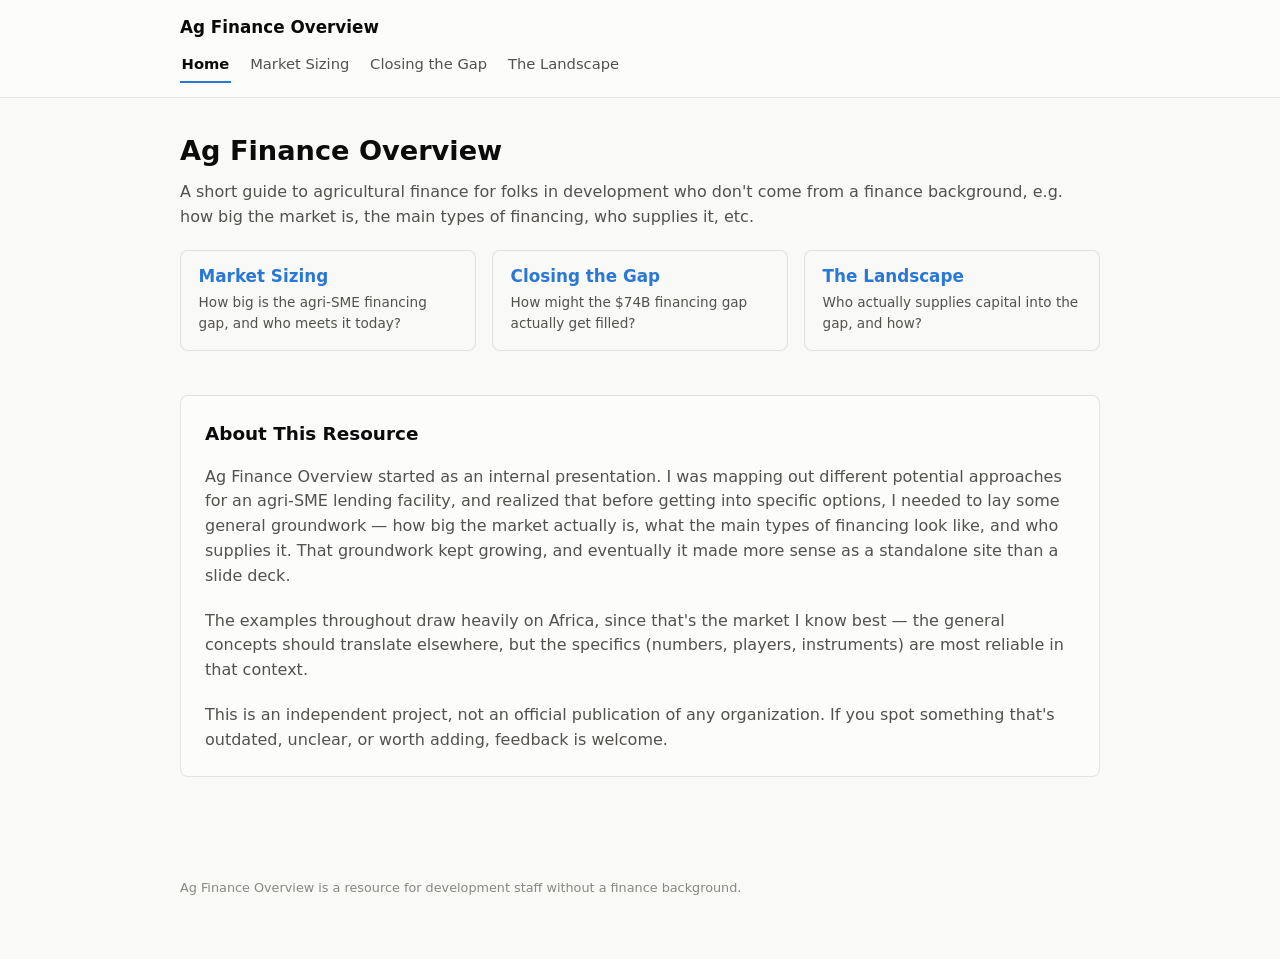
==== commit f486feb6: "Remove Programming Examples and Glossary pages entirely Both were empty placeholder stubs ("Content " ====
--- a/index.html
+++ b/index.html
@@ -17,8 +17,6 @@
         <li><a href="market-sizing.html">Market Sizing</a></li>
         <li><a href="types-of-ag-finance.html">Closing the Gap</a></li>
         <li><a href="capital-providers.html">The Landscape</a></li>
-        <li><a href="programming-examples.html">Programming Examples</a></li>
-        <li><a href="glossary.html">Glossary</a></li>
       </ul>
     </nav>
   </div>
@@ -45,14 +43,6 @@
       <span class="stat-value" style="font-size:1.05rem;">The Landscape</span>
       <span class="stat-label">Who actually supplies capital into the gap, and how?</span>
     </a>
-    <div class="stat-card">
-      <span class="stat-value" style="font-size:1.05rem; color:var(--text-muted);">Programming Examples</span>
-      <span class="stat-label">Coming soon</span>
-    </div>
-    <div class="stat-card">
-      <span class="stat-value" style="font-size:1.05rem; color:var(--text-muted);">Glossary</span>
-      <span class="stat-label">Coming soon</span>
-    </div>
   </div>
 
   <section class="section-report" style="margin-top:2.75rem;">
--- a/assets/css/style.css
+++ b/assets/css/style.css
@@ -812,18 +812,96 @@
   margin: 0;
 }
 
+/* ---------- capital providers: static overview graphic ---------- */
+
+.cp-overview__figure {
+  margin: 0;
+}
+
+.cp-overview__trigger {
+  display: block;
+  width: fit-content;
+  max-width: 100%;
+  margin: 0 auto;
+  cursor: zoom-in;
+}
+
+.cp-overview__img {
+  display: block;
+  width: 100%;
+  max-width: 360px;
+  height: auto;
+  border: 1px solid var(--border);
+  border-radius: var(--radius-md);
+}
+
+.cp-overview__caption {
+  margin: 0.75rem 0 0;
+  font-size: 0.82rem;
+  color: var(--text-muted);
+  text-align: center;
+}
+
+/* Lightbox overlay: progressive enhancement over the plain <a
+   target="_blank"> the overview image sits in -- without JS the link
+   still opens the full-size image in a new tab. */
+.cp-lightbox {
+  position: fixed;
+  inset: 0;
+  z-index: 50;
+  display: flex;
+  align-items: center;
+  justify-content: center;
+  padding: 2rem;
+  background: rgba(0, 0, 0, 0.8);
+  cursor: zoom-out;
+}
+
+.cp-lightbox[hidden] {
+  display: none;
+}
+
+.cp-lightbox img {
+  max-width: 100%;
+  max-height: 100%;
+  border-radius: var(--radius-md);
+  box-shadow: 0 8px 32px rgba(0, 0, 0, 0.4);
+  cursor: default;
+}
+
+.cp-lightbox__close {
+  position: absolute;
+  top: 1rem;
+  right: 1.25rem;
+  width: 2.25rem;
+  height: 2.25rem;
+  display: inline-flex;
+  align-items: center;
+  justify-content: center;
+  font-size: 1.4rem;
+  line-height: 1;
+  color: #fff;
+  background: rgba(255, 255, 255, 0.12);
+  border: 1px solid rgba(255, 255, 255, 0.3);
+  border-radius: 999px;
+  cursor: pointer;
+}
+
+.cp-lightbox__close:hover {
+  background: rgba(255, 255, 255, 0.22);
+}
+
+.cp-lightbox__close:focus-visible {
+  outline: 2px solid #fff;
+  outline-offset: 2px;
+}
+
 /* ---------- capital providers: box/branch tree (not proportional --
    deliberately plain nested boxes, distinct from the Closing the Gap
    stacked-bar diagrams) ---------- */
 
 .cp-tree {
   margin: 1.25rem 0 2rem;
-}
-
-.cp-tree .cp-node--root {
-  font-weight: 700;
-  font-size: 1rem;
-  padding: 0.15rem 0 0.5rem;
 }
 
 .cp-branch {
@@ -861,25 +939,17 @@
   margin-left: 0.35rem;
 }
 
-.cp-node--leaf {
+/* Every heading in the tree -- branch or leaf -- uses the same plain-row
+   markup (.cp-node--branch); the org card is always a separate, nested
+   element, so it's the card itself that carries the bordered-box look
+   (formerly on a merged heading+card .cp-node--leaf, now removed). */
+.cp-archetype {
   background: var(--surface-1);
   border: 1px solid var(--border);
   border-radius: var(--radius-md);
   padding: 0.7rem 1rem;
   margin: 0.35rem 0 0.6rem;
   transition: border-color 0.3s ease, box-shadow 0.3s ease;
-}
-
-.cp-node__label {
-  font-weight: 600;
-  font-size: 0.92rem;
-  color: var(--text-primary);
-}
-
-.cp-archetype {
-  margin-top: 0.6rem;
-  padding-top: 0.6rem;
-  border-top: 1px solid var(--border);
 }
 
 .cp-archetype__org {
@@ -905,6 +975,50 @@
   color: var(--text-muted);
 }
 
+/* ---------- capital providers: collapsible static tree ---------- */
+
+.cp-tree-actions {
+  display: flex;
+  flex-wrap: wrap;
+  gap: 0.5rem;
+  margin: 0 0 1.25rem;
+}
+
+.cp-tree-toggle {
+  display: inline-flex;
+  align-items: center;
+  justify-content: center;
+  flex: none;
+  width: 1.1rem;
+  height: 1.1rem;
+  margin-right: 0.45rem;
+  font-family: var(--font-sans);
+  font-size: 0.75rem;
+  font-weight: 700;
+  line-height: 1;
+  padding: 0;
+  color: var(--text-secondary);
+  background: var(--page-plane);
+  border: 1px solid var(--border);
+  border-radius: 3px;
+  cursor: pointer;
+  vertical-align: middle;
+}
+
+.cp-tree-toggle:hover {
+  color: var(--text-primary);
+  border-color: var(--text-secondary);
+}
+
+.cp-tree-toggle:focus-visible {
+  outline: 2px solid var(--text-primary);
+  outline-offset: 1px;
+}
+
+.is-collapsed {
+  display: none;
+}
+
 /* ---------- capital providers: guided quiz ---------- */
 
 .cp-quiz-section {
@@ -922,6 +1036,25 @@
   font-size: 0.8rem;
   color: var(--text-muted);
   margin: 0 0 0.75rem;
+}
+
+.cp-quiz__breadcrumb-link {
+  font: inherit;
+  color: inherit;
+  background: none;
+  border: none;
+  padding: 0;
+  cursor: pointer;
+  text-decoration: underline;
+}
+
+.cp-quiz__breadcrumb-link:hover {
+  color: var(--text-primary);
+}
+
+.cp-quiz__breadcrumb-link:focus-visible {
+  outline: 2px solid var(--text-primary);
+  outline-offset: 1px;
 }
 
 .cp-quiz__copy {
@@ -1028,23 +1161,11 @@
   color: var(--text-primary);
 }
 
-.cp-quiz__landing-cards > .cp-archetype {
-  margin-top: 0;
-  padding-top: 0;
-  border-top: none;
-}
-
-.cp-quiz__landing-cards > .cp-archetype + .cp-archetype {
-  margin-top: 0.9rem;
-  padding-top: 0.9rem;
-  border-top: 1px solid var(--border);
-}
-
 /* Transient highlight when a "jump to the map" action lands on a static
-   tree leaf -- no existing highlight/flash pattern on the site to reuse,
+   tree card -- no existing highlight/flash pattern on the site to reuse,
    so this is a new, simple border-color flash (transition lives on the
-   base .cp-node--leaf rule above so it fades both in and out). */
-.cp-node--leaf.is-flash {
+   base .cp-archetype rule above so it fades both in and out). */
+.cp-archetype.is-flash {
   border-color: var(--illustrative-accent);
   box-shadow: 0 0 0 2px color-mix(in srgb, var(--illustrative-accent) 35%, transparent);
 }
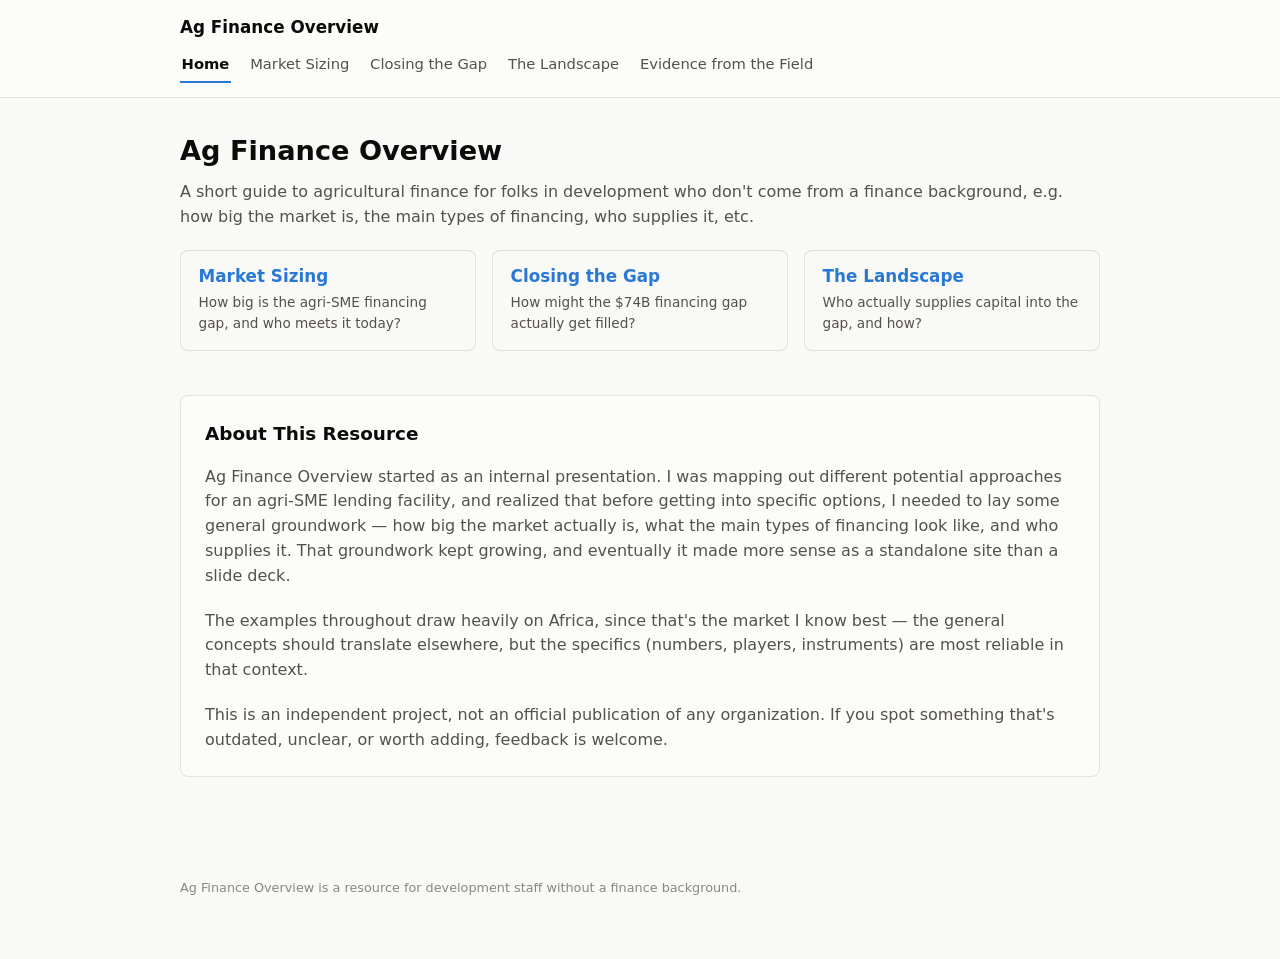
==== commit 8b6aaea7: "Add Evidence from the Field page with portfolio profitability tool New top-level nav page presenting" ====
--- a/index.html
+++ b/index.html
@@ -17,6 +17,7 @@
         <li><a href="market-sizing.html">Market Sizing</a></li>
         <li><a href="types-of-ag-finance.html">Closing the Gap</a></li>
         <li><a href="capital-providers.html">The Landscape</a></li>
+        <li><a href="evidence-from-the-field.html">Evidence from the Field</a></li>
       </ul>
     </nav>
   </div>
--- a/assets/css/style.css
+++ b/assets/css/style.css
@@ -1170,6 +1170,62 @@
   box-shadow: 0 0 0 2px color-mix(in srgb, var(--illustrative-accent) 35%, transparent);
 }
 
+/* ---------- evidence from the field: portfolio allocator ---------- */
+
+.efdf-total-row {
+  display: flex;
+  flex-wrap: wrap;
+  align-items: baseline;
+  gap: 0.6rem;
+  margin: 0 0 1.25rem;
+}
+
+.efdf-total-row label {
+  font-size: 0.9rem;
+  color: var(--text-secondary);
+}
+
+.efdf-total-row input[type="number"] {
+  font-family: var(--font-sans);
+  font-size: 0.95rem;
+  font-weight: 600;
+  font-variant-numeric: tabular-nums;
+  color: var(--text-primary);
+  background: var(--surface-1);
+  border: 1px solid var(--border);
+  border-radius: var(--radius-sm);
+  padding: 0.35rem 0.5rem;
+  width: 9rem;
+}
+
+.data-table input[type="number"] {
+  font-family: var(--font-sans);
+  font-size: inherit;
+  font-variant-numeric: tabular-nums;
+  color: var(--text-primary);
+  background: var(--surface-1);
+  border: 1px solid var(--border);
+  border-radius: var(--radius-sm);
+  padding: 0.3rem 0.4rem;
+  width: 4rem;
+  text-align: right;
+}
+
+.efdf-total-row input[type="number"]:focus-visible,
+.data-table input[type="number"]:focus-visible {
+  outline: 2px solid var(--series-bank);
+  outline-offset: 1px;
+}
+
+.efdf-profit { color: var(--series-green); }
+.efdf-loss { color: var(--series-red); }
+
+.efdf-warn {
+  margin: -0.5rem 0 1.5rem;
+  font-size: 0.85rem;
+  color: var(--series-red);
+}
+
 /* ---------- footer ---------- */
 
 .site-footer {
